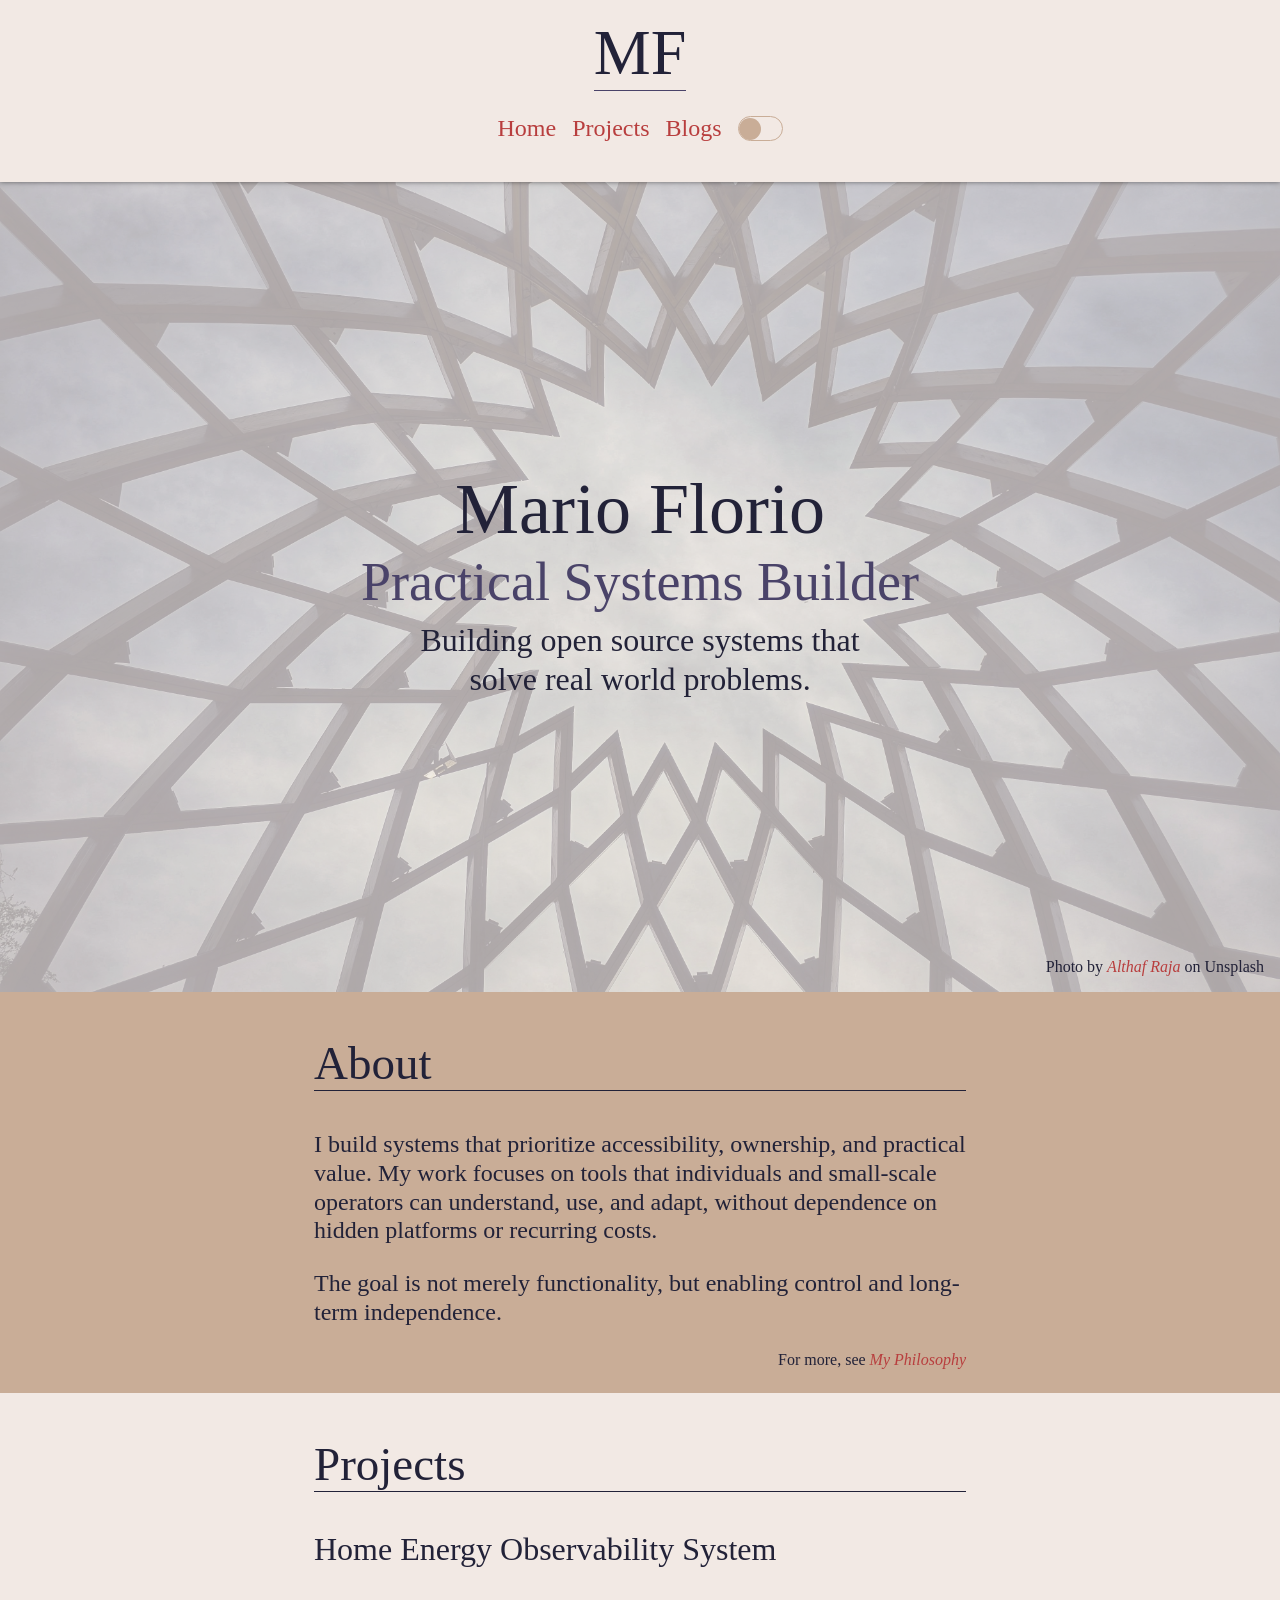
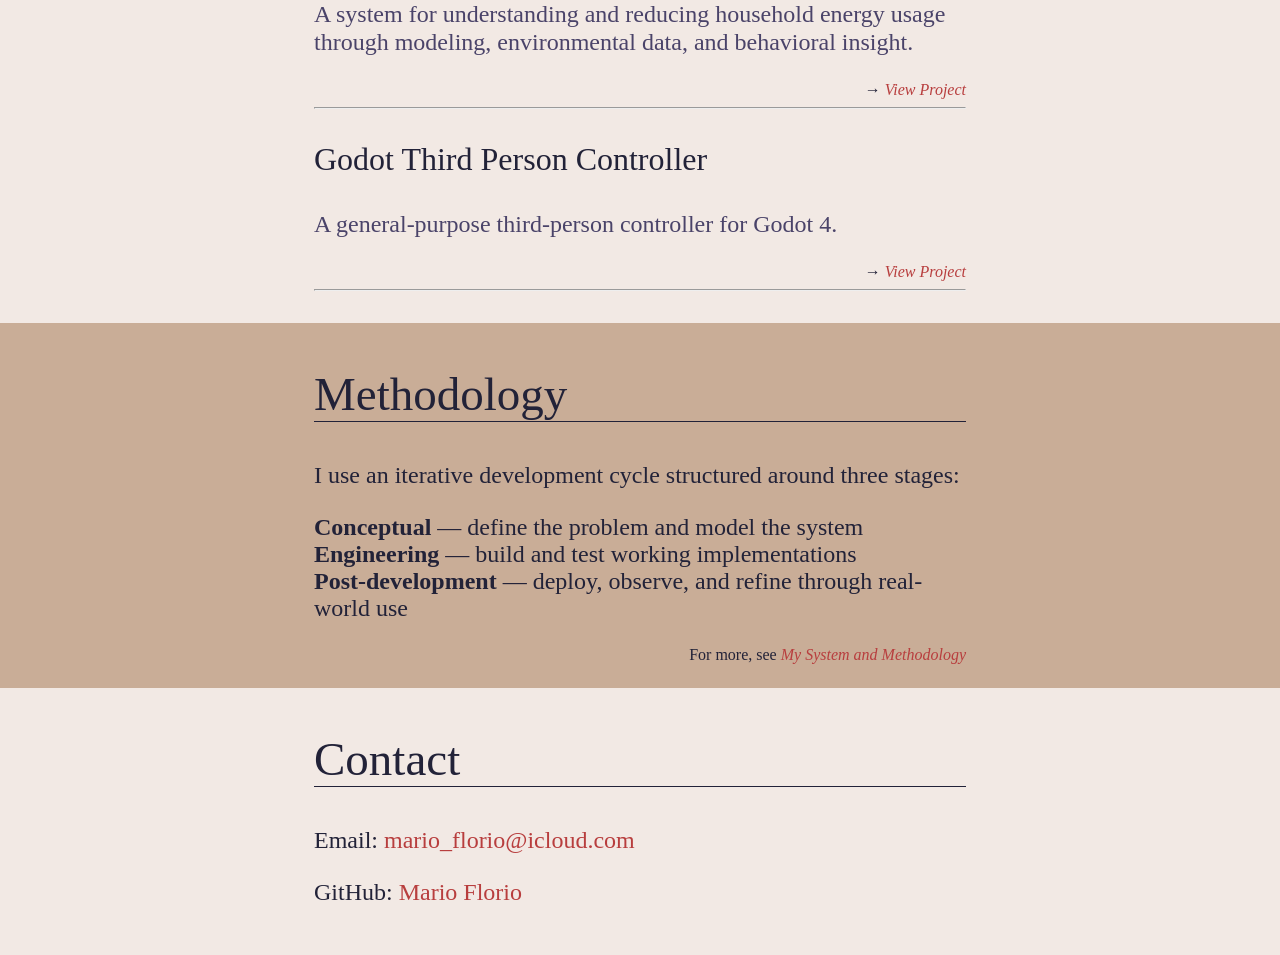
==== index.html @ b0b83e0a "Add dark mode" ====
<!DOCTYPE html>
<html lang="en">
<head>
    <meta charset="UTF-8">
    <meta name="viewport" content="width=device-width, initial-scale=1.0">
    <link rel="stylesheet" href="./stylesheets/styles.css">
    <link rel="stylesheet" href="./stylesheets/topbar.css">
    <link rel="stylesheet" href="./stylesheets/toggle-switch.css">
    <script src="./scripts/auto-hiding-topbar.js" defer></script>
    <script src="./scripts/dark-mode-switch.js" defer></script>
    <title>Mario Florio</title>
</head>
<body>
    <header class="topbar">
        <div id="logo">MF</div>
        <div class="flex-aligned-wrapper">
            <nav>
                <ul>
                    <li><a href="/">Home</a></li>
                    <li><a href="/pages/projects/">Projects</a></li>
                    <li><a href="/pages/blogs/">Blogs</a></li>
                </ul>
            </nav>
            <div class="toggle-switch">
                <label class="switch-label" id="dark-mode" name="dark-mode">
                    <input type="checkbox" class="checkbox" id="dark-mode" name="dark-mode">
                    <span class="slider" data-on="false"></span>
                </label>
            </div>
        </div>
    </header>
    <main>
        <header class="hero">
            <div class="mask">
                <h1>Mario Florio</h1>
                <h2>Practical Systems Builder</h2>
                <p>Building open source systems that solve real world problems.</p>
                <div class="span-wrapper" id="photo-credit">
                    <span>Photo by <a href="https://unsplash.com/@thafraj" target="_blank" rel="noopener noreferrer">Althaf Raja</a> on Unsplash</span>
                </div>
            </div>
        </header>
        <section class="about">
            <div class="section-wrapper">
                <h2 class="underline">About</h2>
                <p>
                    I build systems that prioritize accessibility, ownership, and practical value. My work focuses on tools that individuals and small-scale operators can understand, use, and adapt, without dependence on hidden platforms or recurring costs.
                </p>
                <p>The goal is not merely functionality, but enabling control and long-term independence.</p>
                <div class="span-wrapper">
                    <span>For more, see <a href="/pages/blogs/" target="_blank" rel="noopener noreferrer">My Philosophy</a></span>
                </div>
            </div>
        </section>
        <section class="projects">
            <div class="section-wrapper">
                <h2 class="underline">Projects</h2>
                <article class="project-card">
                    <h3>Home Energy Observability System</h3>
                    <p>A system for understanding and reducing household energy usage through modeling, environmental data, and behavioral insight.</p>
                    <div class="span-wrapper">
                        <span>→ <a href="/pages/projects/" target="_blank" rel="noopener noreferrer">View Project</a></span>
                    </div>
                    <hr>
                </article>
                <article class="project-card">
                    <h3>Godot Third Person Controller</h3>
                    <p>A general-purpose third-person controller for Godot 4.</p>
                    <div class="span-wrapper">
                        <span>→ <a href="https://github.com/Mario-Florio/godot-third-person-controller/tree/dev" target="_blank" rel="noopener noreferrer">View Project</a></span>
                    </div>
                    <hr>
                </article>
            </div>
        </section>
        <section class="methodology">
            <div class="section-wrapper">
                <h2 class="underline">Methodology</h2>
                <p>I use an iterative development cycle structured around three stages:</p>
                <ul>
                    <li><span class="bold">Conceptual</span> — define the problem and model the system</li>
                    <li><span class="bold">Engineering</span> — build and test working implementations</li>
                    <li><span class="bold">Post-development</span> — deploy, observe, and refine through real-world use</li>
                </ul>
                <div class="span-wrapper">
                    <span>For more, see <a href="/pages/blogs/" target="_blank" rel="noopener noreferrer">My System and Methodology</a></span>
                </div>
            </div>
        </section>
    </main>
    <footer>
        <section class="contact">
            <div class="section-wrapper">
                <h2 class="underline">Contact</h2>
                <p>Email: <a href="mailto:mario_florio@icloud.com">mario_florio@icloud.com</a></p>
                <p>GitHub: <a href="https://github.com/Mario-Florio" target="_blank" rel="noopener noreferrer">Mario Florio</a></p>
            </div>
        </section>
    </footer>
</body>
</html>
---- stylesheets/styles.css ----
:root {

    --theme: default;

    /* Default */
    --primary-default-bg-color: #F2E9E4;
    --secondary-default-bg-color: #C9AD97;
    --primary-default-fg-color: #222238;
    --secondary-default-fg-color: #4A4369;
    --default-target-color: #B83E3E;

    /* Dark */
    --primary-dark-bg-color: #222831;
    --secondary-dark-bg-color: #393E46;
    --primary-dark-fg-color: #c4c4c4;
    --secondary-dark-fg-color: #8C8C8C;
    --dark-target-color: #B83E3E;

    --primary-bg-color: var(--primary-default-bg-color);
    --secondary-bg-color: var(--secondary-default-bg-color);
    --primary-fg-color: var(--primary-default-fg-color);
    --secondary-fg-color: var(--secondary-default-fg-color);
    --target-color: var(--default-target-color);
}

* {
    box-sizing: border-box;

    color: var(--primary-fg-color);

    font-family: 'Times New Roman', Times, serif;
    font-weight: 400;
}

/* Tags */
body {
    margin: 0px;

    background-color: var(--primary-bg-color);
}

ul {
    /* margin: 0; */
    padding: 0;
}

li {
    list-style: none;
}

h1 {
    margin-top: 0;
    padding-top: 21.44px;
}

h2 {
    font-size: 30px;

    margin-top: 0;
    padding-top: 19.92px;
}

p {
    line-height: 120%;
    letter-spacing: 2%;
}

a {
    color: var(--target-color);
    text-decoration: none;
}

/* Components */
.underline {
    border-bottom: 1px solid var(--primary-fg-color);
}

.bold {
    font-weight: 600;
}

.flex-aligned-wrapper {
    display: flex;
    justify-content: center;
    align-items: center;
    gap: 1rem;
}

.section-wrapper {
    max-width: 700px;
    margin-left: auto;
    margin-right: auto;
    padding: 1.5rem;
}

.span-wrapper {
    display: flex;
    justify-content: flex-end;

    font-size: 12px;
}

.span-wrapper>span>a {
    font-style: italic;

}

/* Sections */

/* Hero */
.hero {
    position: relative;

    background-image: url("../images/hero-pic.althaf-raja.jpg");
    background-repeat: no-repeat;
    background-position: 57% 50%;
    background-size: cover;

    height: 90dvh;

    overflow: hidden;
}

.hero>.mask {
    display: flex;
    flex-direction: column;
    justify-content: center;
    align-items: center;

    text-align: center;

    background-color: rgb(from var(--primary-bg-color) r g b / 0.7);
    height: 100%;

    padding: 1rem;
}

.hero>.mask>h1 {
    font-size: 45px;

    margin: 0;
    padding: 0;
}

.hero>.mask>h2 {
    font-size: 30px;
    color: var(--secondary-fg-color);

    margin: 0;
    padding: 0;
}

.hero>.mask>p {
    font-size: 16px;

    margin: 8px;
    width: 264px;
}

.hero>.mask>#photo-credit {
    position: absolute;
    bottom: 1rem;
    right: 1rem;
}

/* About */
.about {
    background-color: var(--secondary-bg-color);
}

/* Projects */
.projects {
    background-color: var(--primary-bg-color);
}

.project-card>.project-header {
    display: flex;
    justify-content: space-between;
    align-items: center;
}

.project-card>.project-header>span {
    color: var(--secondary-fg-color);
}

.project-card>p {
    color: var(--secondary-fg-color)
}

/* Methodology */
.methodology {
    background-color: var(--secondary-bg-color);
}

/* Contact */
.contact {
    background-color: var(--primary-bg-color);
}

@media screen and (min-width: 800px) {
    .hero>.mask>h1 {
        font-size: 72px;
    }

    .hero>.mask>h2 {
        font-size: 54px;
    }

    .hero>.mask>p {
        font-size: 32px;
        width: 500px;
    }

    h2 {
        font-size: 47px;
    }

    h3 {
        font-size: 32px;
    }

    p {
        font-size: 24px;
    }

    ul {
        font-size: 24px;
    }

    .span-wrapper {
        font-size: 16px;
    }
}
---- stylesheets/topbar.css ----
.topbar {

    --topbar-height: 89px; 

    position: sticky;
    top: 0px;

    display: flex;
    justify-content: space-between;
    align-items: center;

    background-color: var(--primary-bg-color);
    padding: 1rem;

    box-shadow: rgba(0, 0, 0, 0.5) 0 0 5px;
    transition: all 0.2s ease;
    isolation: isolate;
    z-index: 1;
}

.topbar.hide {
    top: calc(0px - var(--topbar-height));
    transition: all 0.2s ease;
}

.topbar>#logo {
    font-size: 45px;
}

.topbar nav>ul {
    display: flex;
    justify-content: center;
    align-items: center;
    gap: 1rem;
}

@media screen and (min-width: 800px) {
    
    .topbar {

        --topbar-height: 182px;

        flex-direction: column;
    }

    .topbar>#logo {
        font-size: 64px;
        border-bottom: 1px solid var(--secondary-fg-color);
    }

}
---- stylesheets/toggle-switch.css ----
.toggle-switch {
    position: relative;

    height: 25px;
    width: 45px;

    border: 1px solid var(--secondary-bg-color);
    border-radius: 25px;

    overflow: hidden;
}

.toggle-switch .switch-label {
    display: flex;
    justify-content: center;
    align-items: center;

    height: 100%;
    width: 100%;

    overflow: hidden;
}

.toggle-switch .checkbox {
    display: none;
    cursor: none;
}

.toggle-switch .slider {
    position: absolute;
    top: 0.5px;
    bottom: 0px;

    background-color: var(--secondary-bg-color);
    height: 22px;
    width: 22px;

    border-radius: 25px;

    transition-duration: 0.2s;
    cursor: pointer;
}

.toggle-switch .slider[data-on="false"] {
    left: 0.5px;
}

.toggle-switch .slider[data-on="true"] {
    left: 20.5px;
}
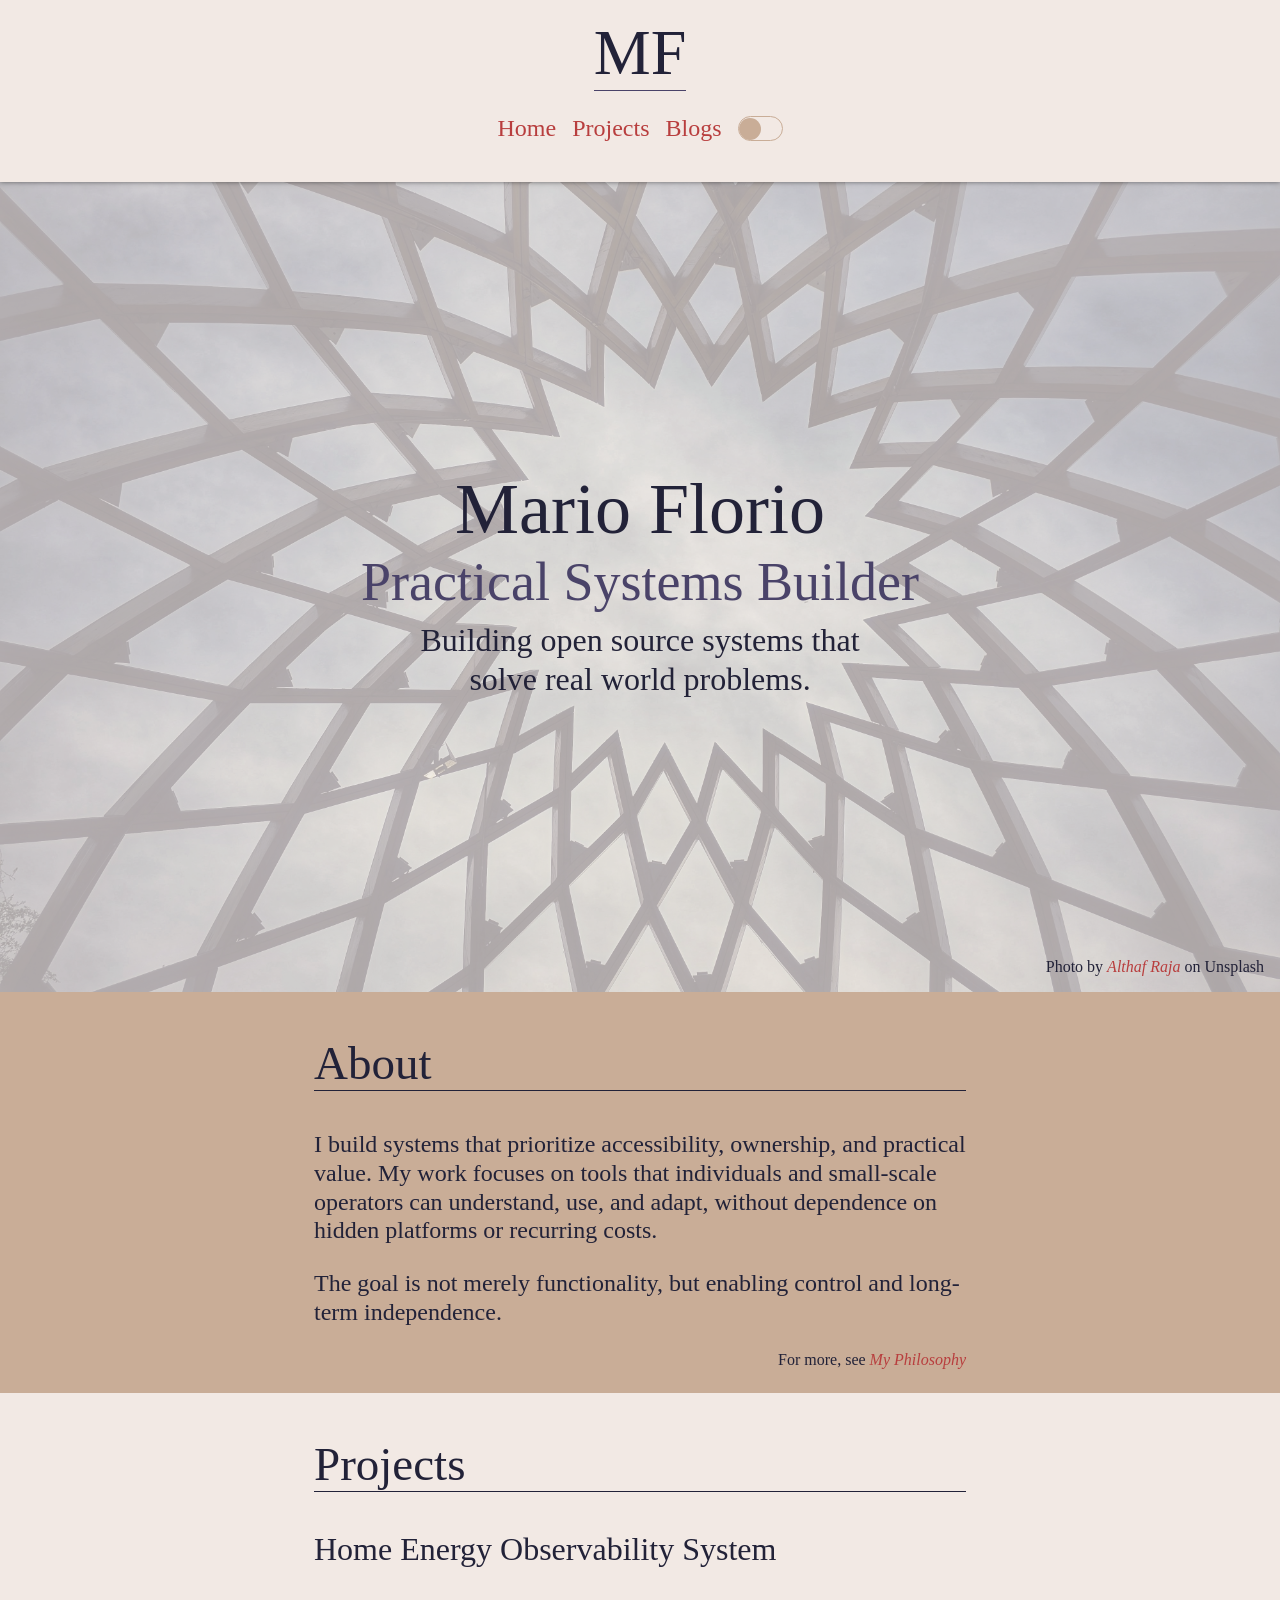
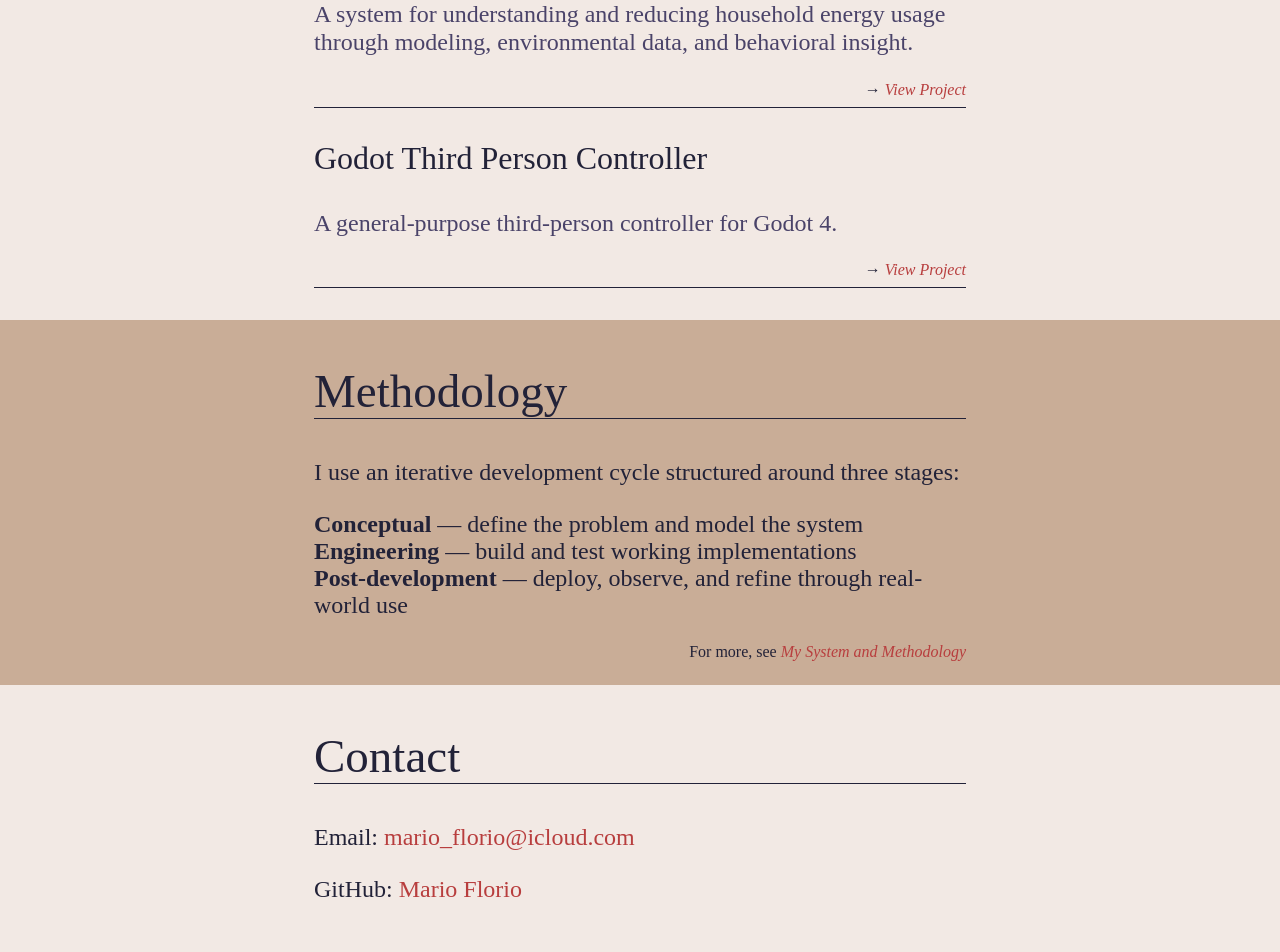
==== commit 623d3394: "Replace use of bold class with styled strong tag" ====
--- a/index.html
+++ b/index.html
@@ -6,8 +6,10 @@
     <link rel="stylesheet" href="./stylesheets/styles.css">
     <link rel="stylesheet" href="./stylesheets/topbar.css">
     <link rel="stylesheet" href="./stylesheets/toggle-switch.css">
+    <script type="module" src="./scripts/local-storage.js"></script>
+    <script type="module" src="./scripts/theme-handler.js"></script>
+    <script type="module" src="./scripts/dark-mode-switch.js"></script>
     <script src="./scripts/auto-hiding-topbar.js" defer></script>
-    <script src="./scripts/dark-mode-switch.js" defer></script>
     <title>Mario Florio</title>
 </head>
 <body>
@@ -78,9 +80,9 @@
                 <h2 class="underline">Methodology</h2>
                 <p>I use an iterative development cycle structured around three stages:</p>
                 <ul>
-                    <li><span class="bold">Conceptual</span> — define the problem and model the system</li>
-                    <li><span class="bold">Engineering</span> — build and test working implementations</li>
-                    <li><span class="bold">Post-development</span> — deploy, observe, and refine through real-world use</li>
+                    <li><strong>Conceptual</strong> — define the problem and model the system</li>
+                    <li><strong>Engineering</strong> — build and test working implementations</li>
+                    <li><strong>Post-development</strong> — deploy, observe, and refine through real-world use</li>
                 </ul>
                 <div class="span-wrapper">
                     <span>For more, see <a href="/pages/blogs/" target="_blank" rel="noopener noreferrer">My System and Methodology</a></span>
--- a/stylesheets/styles.css
+++ b/stylesheets/styles.css
@@ -71,13 +71,19 @@
     text-decoration: none;
 }
 
+strong {
+    font-weight: 600;
+}
+
+hr {
+    border: none;
+    height: 0.5px;
+    background-color: var(--primary-fg-color);
+}
+
 /* Components */
 .underline {
     border-bottom: 1px solid var(--primary-fg-color);
-}
-
-.bold {
-    font-weight: 600;
 }
 
 .flex-aligned-wrapper {
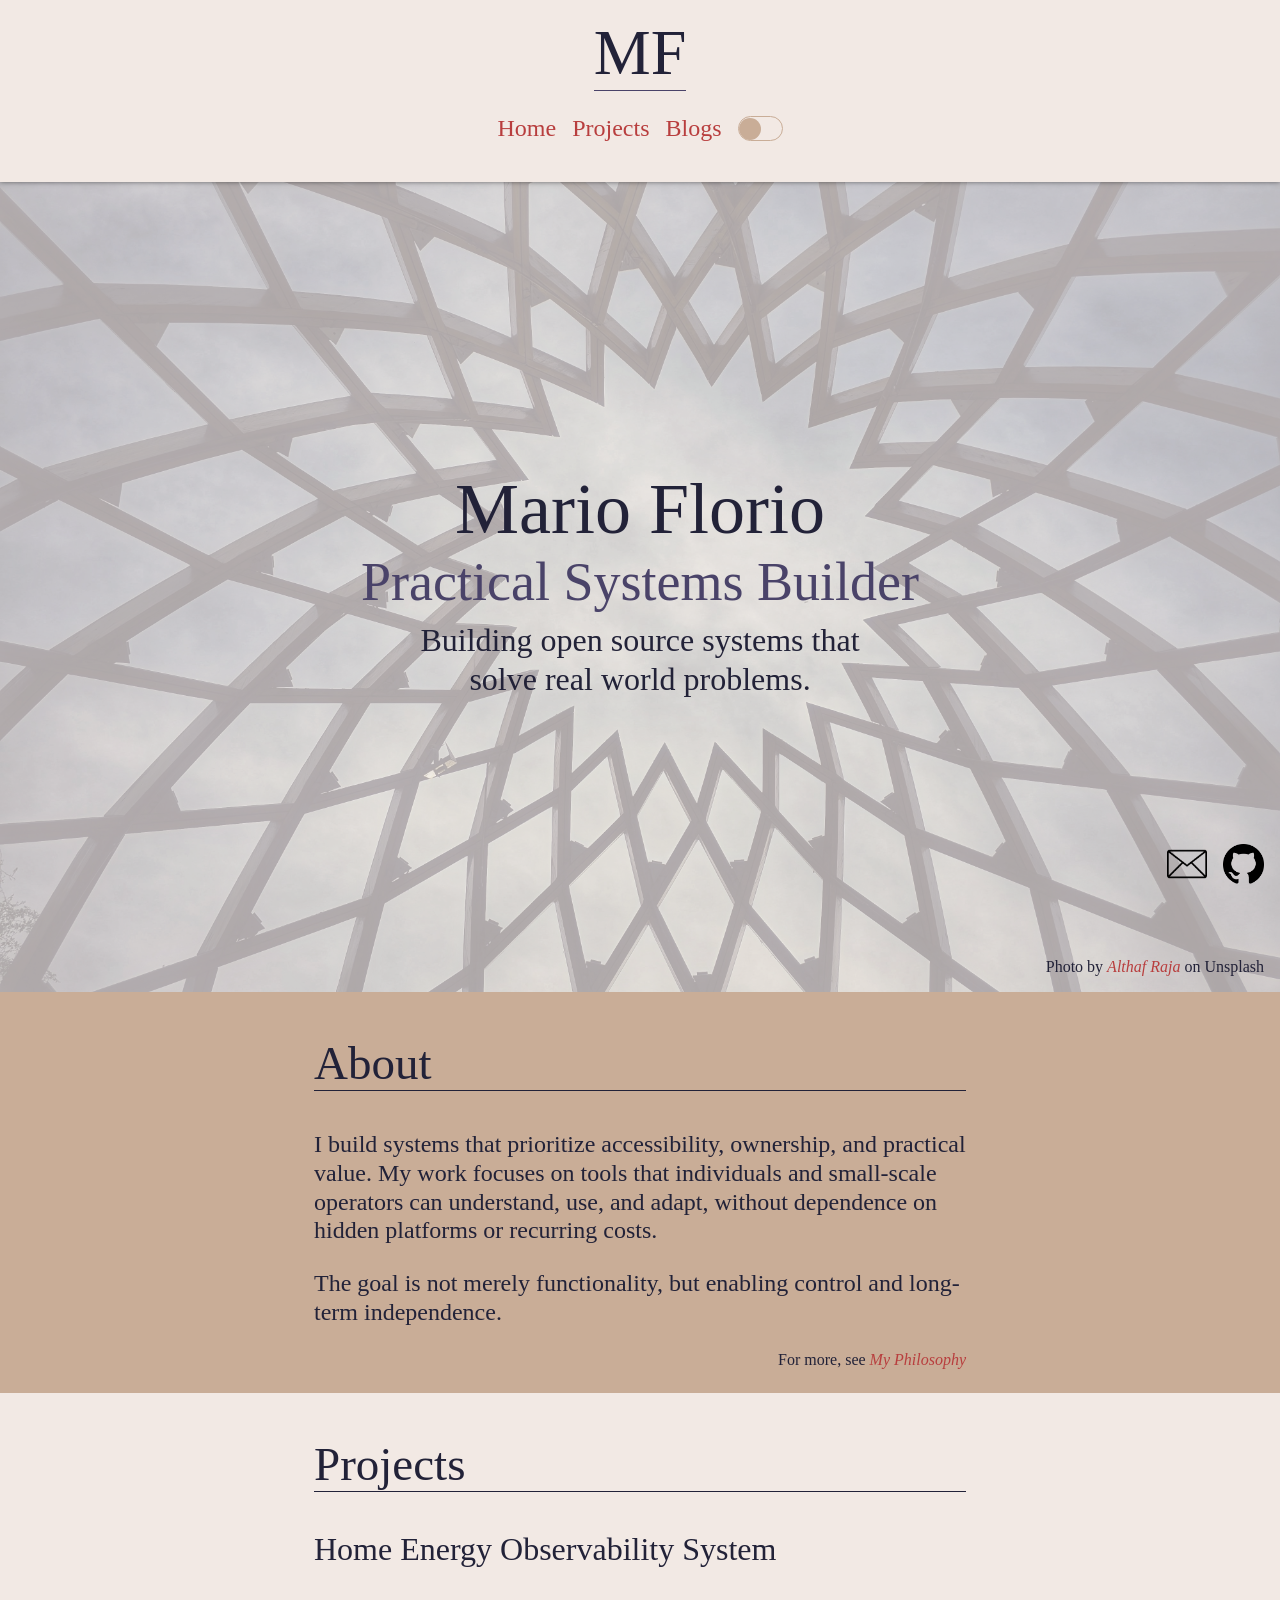
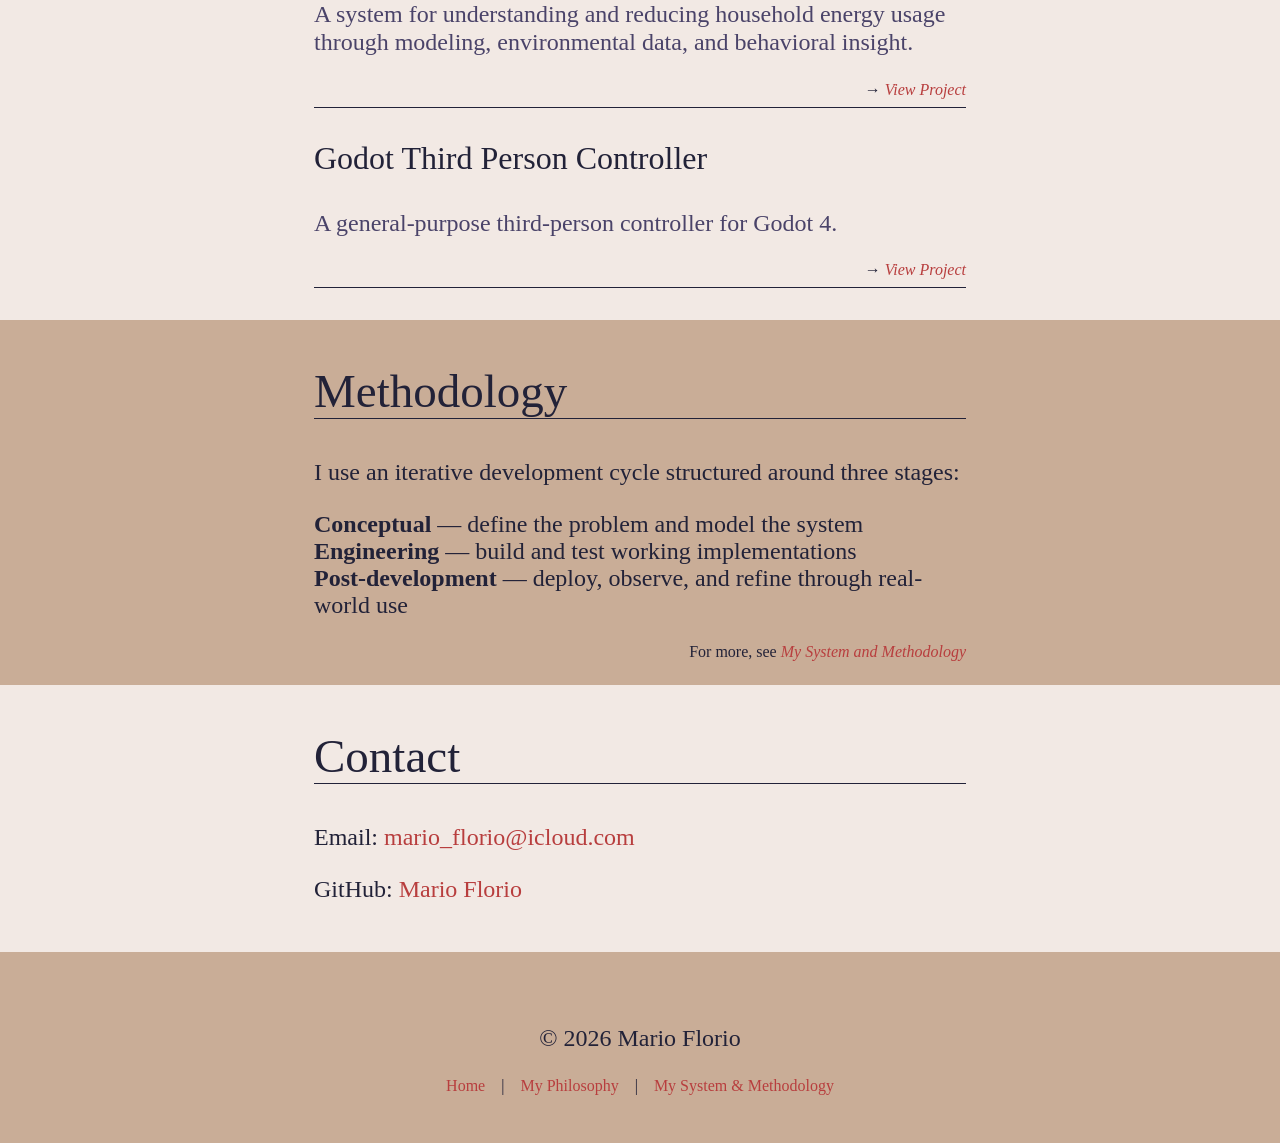
==== commit 69c63d8a: "Add dedicated footer" ====
--- a/index.html
+++ b/index.html
@@ -89,8 +89,6 @@
                 </div>
             </div>
         </section>
-    </main>
-    <footer>
         <section class="contact">
             <div class="section-wrapper">
                 <h2 class="underline">Contact</h2>
@@ -98,6 +96,26 @@
                 <p>GitHub: <a href="https://github.com/Mario-Florio" target="_blank" rel="noopener noreferrer">Mario Florio</a></p>
             </div>
         </section>
+    </main>
+    <footer>
+        <section style="display: flex; justify-content: center; align-items: center; flex-direction: column;">
+            <p>© 2026 Mario Florio</p>
+            <div class="flex-aligned-wrapper">
+                <a href="../../">Home</a>
+                <span>|</span>
+                <a href="./pages/blogs/">My Philosophy</a>
+                <span>|</span>
+                <a href="./pages/blogs/">My System & Methodology</a>
+            </div>
+            <div class="contacts flex-aligned-wrapper" style="margin-top: 1rem;">
+                <a class="contacts-icon-wrapper" href="mailto:mario-florio@icloud.com">
+                    <img src="./images/email.png">
+                </a>
+                <a class="contacts-icon-wrapper" href="https://github.com/mario-florio" target="_blank" rel="noopener noreferrer">
+                    <img src="./images/github.png">
+                </a>
+            </div>
+        </section>
     </footer>
 </body>
 </html>
--- a/stylesheets/styles.css
+++ b/stylesheets/styles.css
@@ -35,13 +35,26 @@
 
 /* Tags */
 body {
+    display: flex;
+    flex-direction: column;
+
+    background-color: var(--primary-bg-color);
     margin: 0px;
-
-    background-color: var(--primary-bg-color);
+    padding: 0px;
+    min-height: 100dvh;
+}
+
+body>main {
+    flex: 1;
+}
+
+body>footer {
+    background-color: var(--secondary-bg-color);
+    margin-top: auto;
+    padding: 3rem;
 }
 
 ul {
-    /* margin: 0; */
     padding: 0;
 }
 
@@ -90,6 +103,7 @@
     display: flex;
     justify-content: center;
     align-items: center;
+    flex-wrap: wrap;
     gap: 1rem;
 }
 
@@ -109,7 +123,17 @@
 
 .span-wrapper>span>a {
     font-style: italic;
-
+}
+
+.contacts-icon-wrapper {
+    height: 40px;
+    width: auto;
+
+    overflow: hidden;
+}
+
+.contacts-icon-wrapper>img {
+    height: 100%;
 }
 
 /* Sections */
@@ -237,4 +261,15 @@
     .span-wrapper {
         font-size: 16px;
     }
-}
+
+}
+
+@media screen and (min-width: 900px) {
+
+    .contacts {
+        position: fixed;
+        bottom: 1rem;
+        right: 1rem;
+    }
+
+}
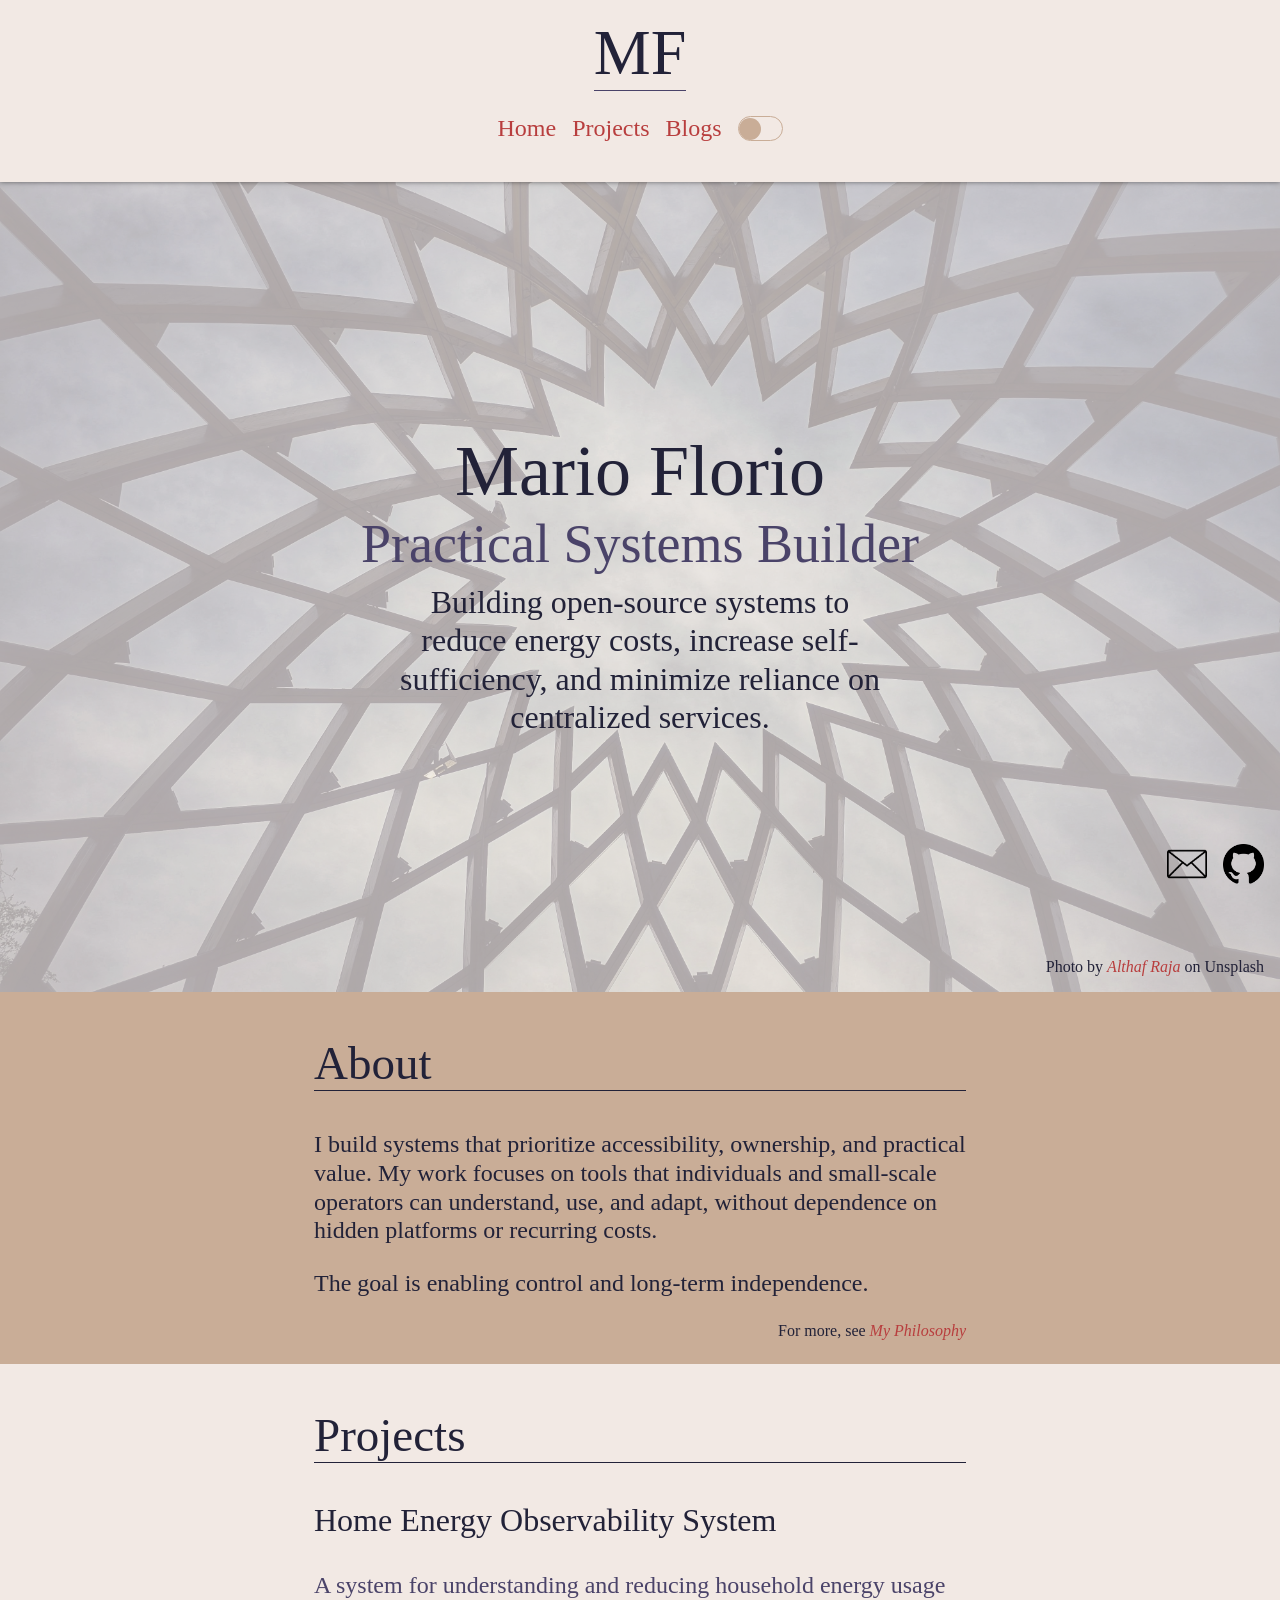
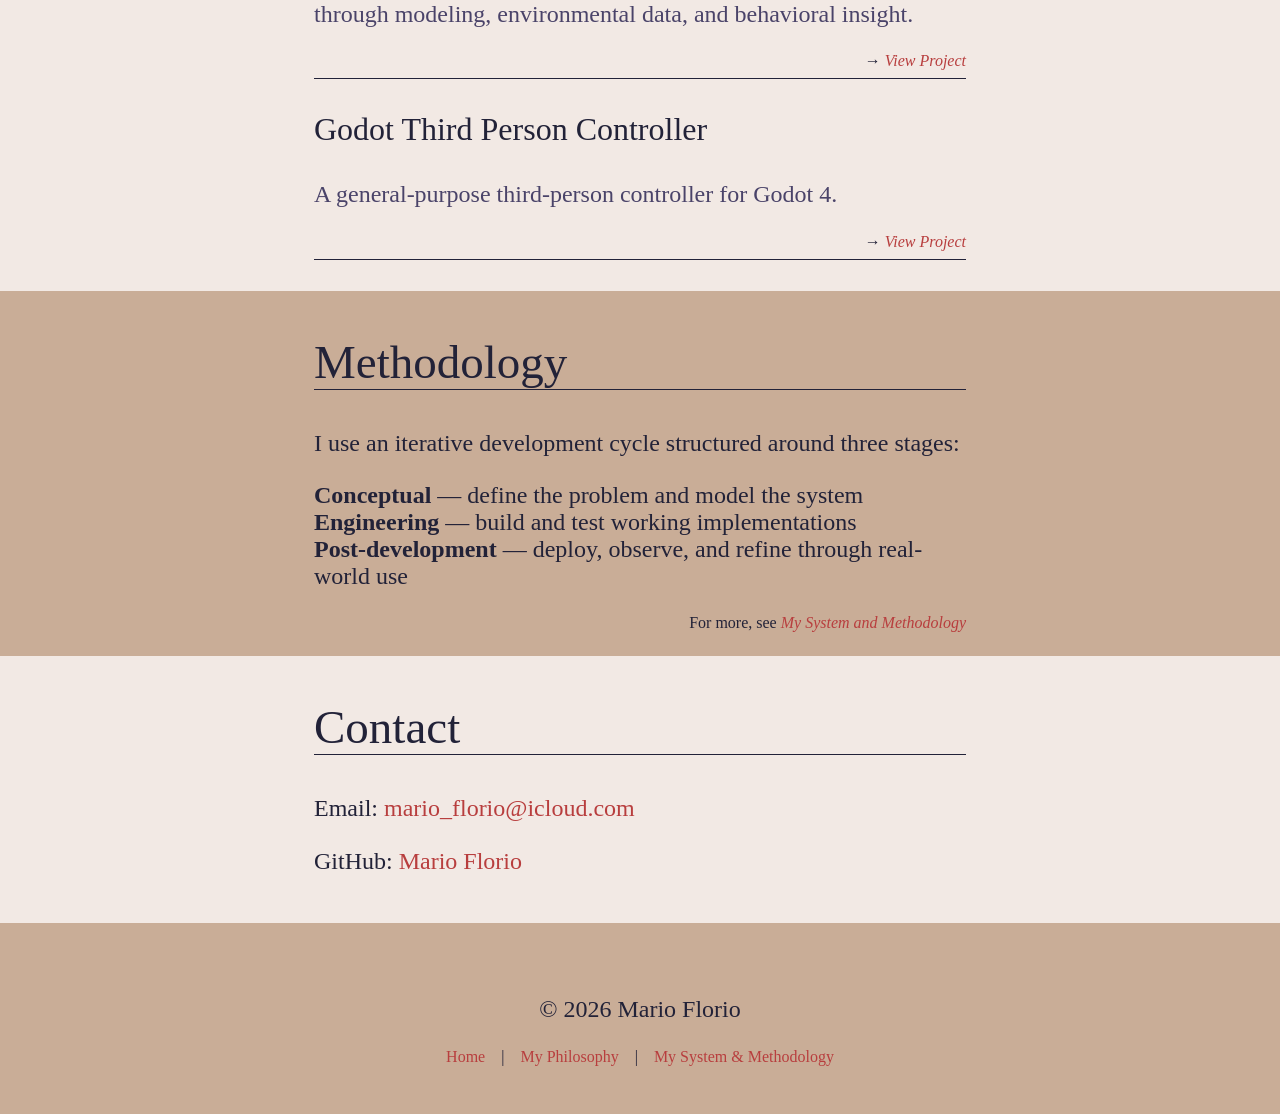
==== commit bd788888: "Refactor wording" ====
--- a/index.html
+++ b/index.html
@@ -36,7 +36,7 @@
             <div class="mask">
                 <h1>Mario Florio</h1>
                 <h2>Practical Systems Builder</h2>
-                <p>Building open source systems that solve real world problems.</p>
+                <p>Building open-source systems to reduce energy costs, increase self-sufficiency, and minimize reliance on centralized services.</p>
                 <div class="span-wrapper" id="photo-credit">
                     <span>Photo by <a href="https://unsplash.com/@thafraj" target="_blank" rel="noopener noreferrer">Althaf Raja</a> on Unsplash</span>
                 </div>
@@ -48,24 +48,24 @@
                 <p>
                     I build systems that prioritize accessibility, ownership, and practical value. My work focuses on tools that individuals and small-scale operators can understand, use, and adapt, without dependence on hidden platforms or recurring costs.
                 </p>
-                <p>The goal is not merely functionality, but enabling control and long-term independence.</p>
+                <p>The goal is enabling control and long-term independence.</p>
                 <div class="span-wrapper">
-                    <span>For more, see <a href="/pages/blogs/" target="_blank" rel="noopener noreferrer">My Philosophy</a></span>
+                    <span>For more, see <a href="/pages/blogs/my-philosophy.html">My Philosophy</a></span>
                 </div>
             </div>
         </section>
         <section class="projects">
             <div class="section-wrapper">
                 <h2 class="underline">Projects</h2>
-                <article class="project-card">
+                <article class="description-card">
                     <h3>Home Energy Observability System</h3>
                     <p>A system for understanding and reducing household energy usage through modeling, environmental data, and behavioral insight.</p>
                     <div class="span-wrapper">
-                        <span>→ <a href="/pages/projects/" target="_blank" rel="noopener noreferrer">View Project</a></span>
+                        <span>→ <a href="/pages/projects/home-energy-observability-system.html">View Project</a></span>
                     </div>
                     <hr>
                 </article>
-                <article class="project-card">
+                <article class="description-card">
                     <h3>Godot Third Person Controller</h3>
                     <p>A general-purpose third-person controller for Godot 4.</p>
                     <div class="span-wrapper">
@@ -85,7 +85,7 @@
                     <li><strong>Post-development</strong> — deploy, observe, and refine through real-world use</li>
                 </ul>
                 <div class="span-wrapper">
-                    <span>For more, see <a href="/pages/blogs/" target="_blank" rel="noopener noreferrer">My System and Methodology</a></span>
+                    <span>For more, see <a href="/pages/blogs/my-system-and-methodology.html">My System and Methodology</a></span>
                 </div>
             </div>
         </section>
@@ -103,9 +103,9 @@
             <div class="flex-aligned-wrapper">
                 <a href="../../">Home</a>
                 <span>|</span>
-                <a href="./pages/blogs/">My Philosophy</a>
+                <a href="./pages/blogs/my-philosophy.html">My Philosophy</a>
                 <span>|</span>
-                <a href="./pages/blogs/">My System & Methodology</a>
+                <a href="./pages/blogs/my-systems-and-methodology.html">My System & Methodology</a>
             </div>
             <div class="contacts flex-aligned-wrapper" style="margin-top: 1rem;">
                 <a class="contacts-icon-wrapper" href="mailto:mario-florio@icloud.com">
--- a/stylesheets/styles.css
+++ b/stylesheets/styles.css
@@ -136,6 +136,14 @@
     height: 100%;
 }
 
+.zero-top-padding {
+    padding-top: 0;
+}
+
+.zero-bottom-padding {
+    padding-bottom: 0;
+}
+
 /* Sections */
 
 /* Hero */
@@ -204,17 +212,7 @@
     background-color: var(--primary-bg-color);
 }
 
-.project-card>.project-header {
-    display: flex;
-    justify-content: space-between;
-    align-items: center;
-}
-
-.project-card>.project-header>span {
-    color: var(--secondary-fg-color);
-}
-
-.project-card>p {
+.description-card>p {
     color: var(--secondary-fg-color)
 }
 
@@ -242,12 +240,20 @@
         width: 500px;
     }
 
+    h1 {
+        font-size: 60px;
+    }
+
     h2 {
         font-size: 47px;
     }
 
     h3 {
         font-size: 32px;
+    }
+
+    h4 {
+        font-size: 28px;
     }
 
     p {
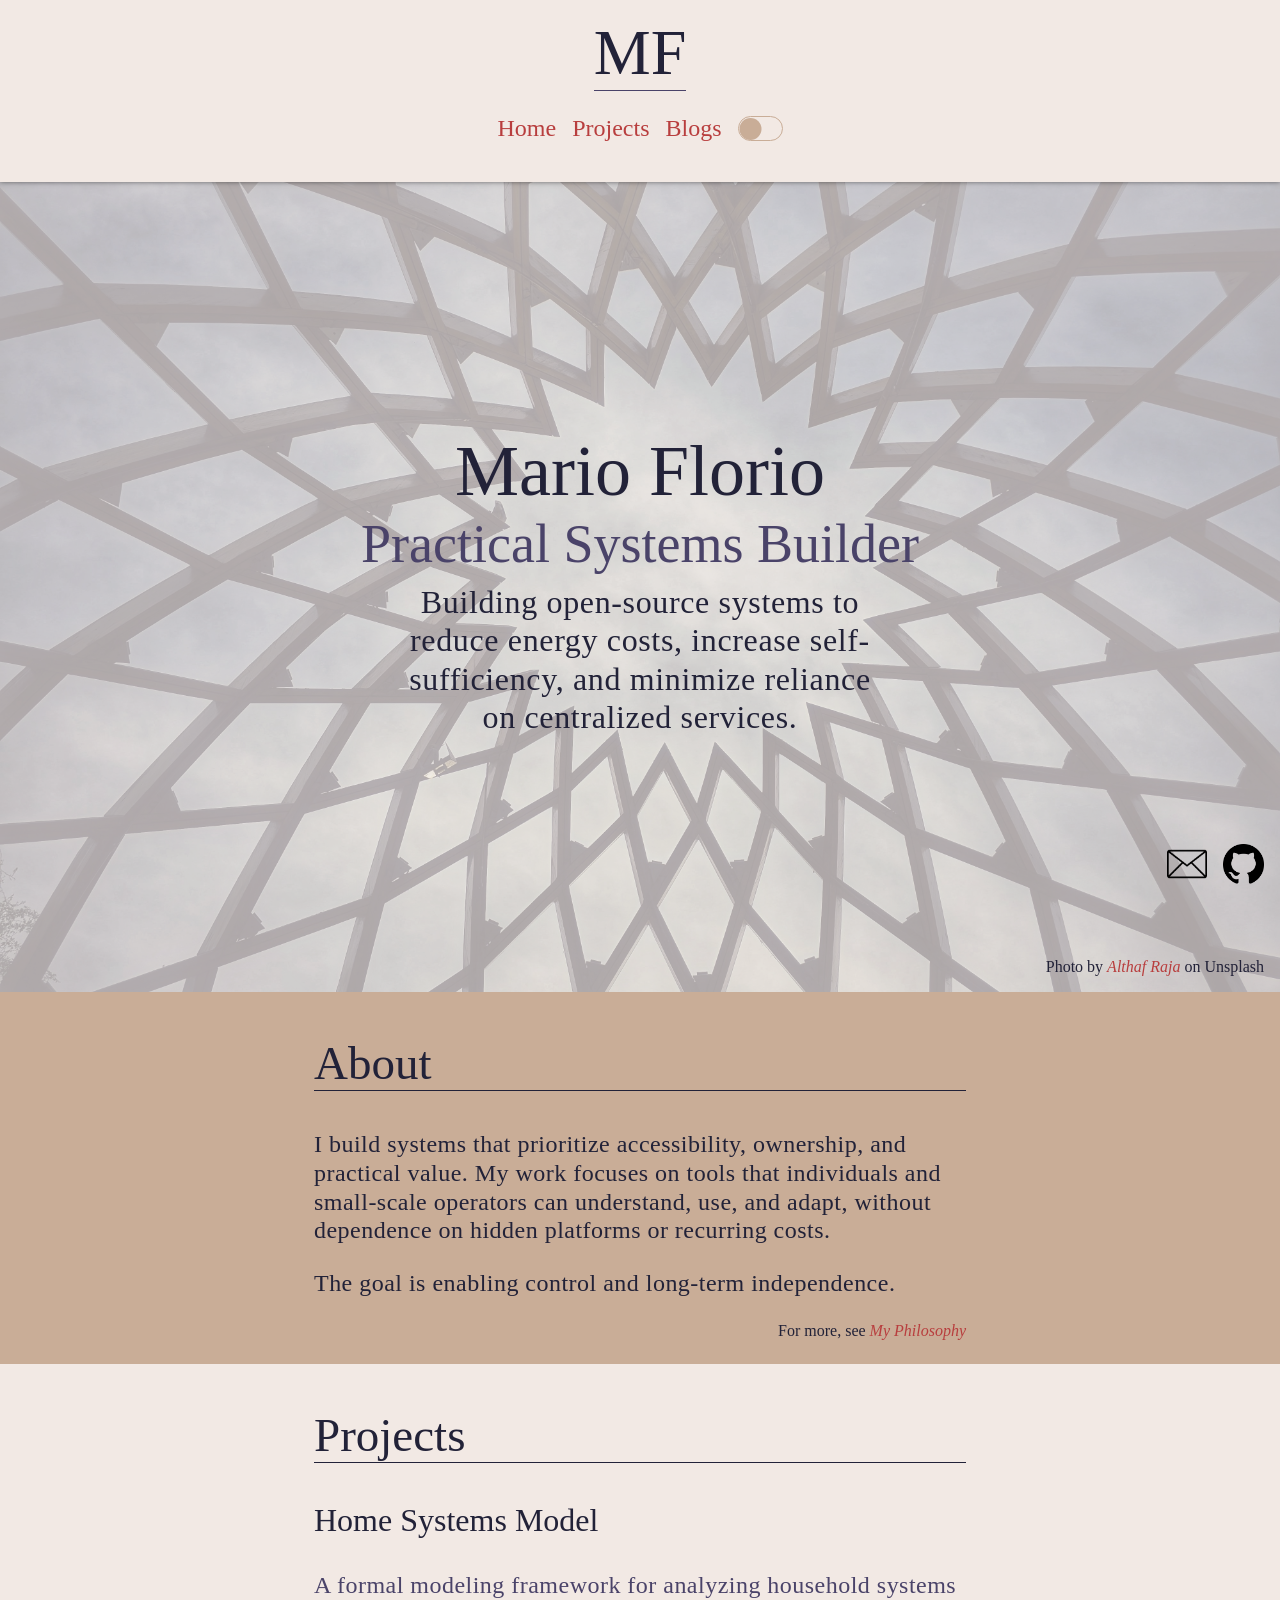
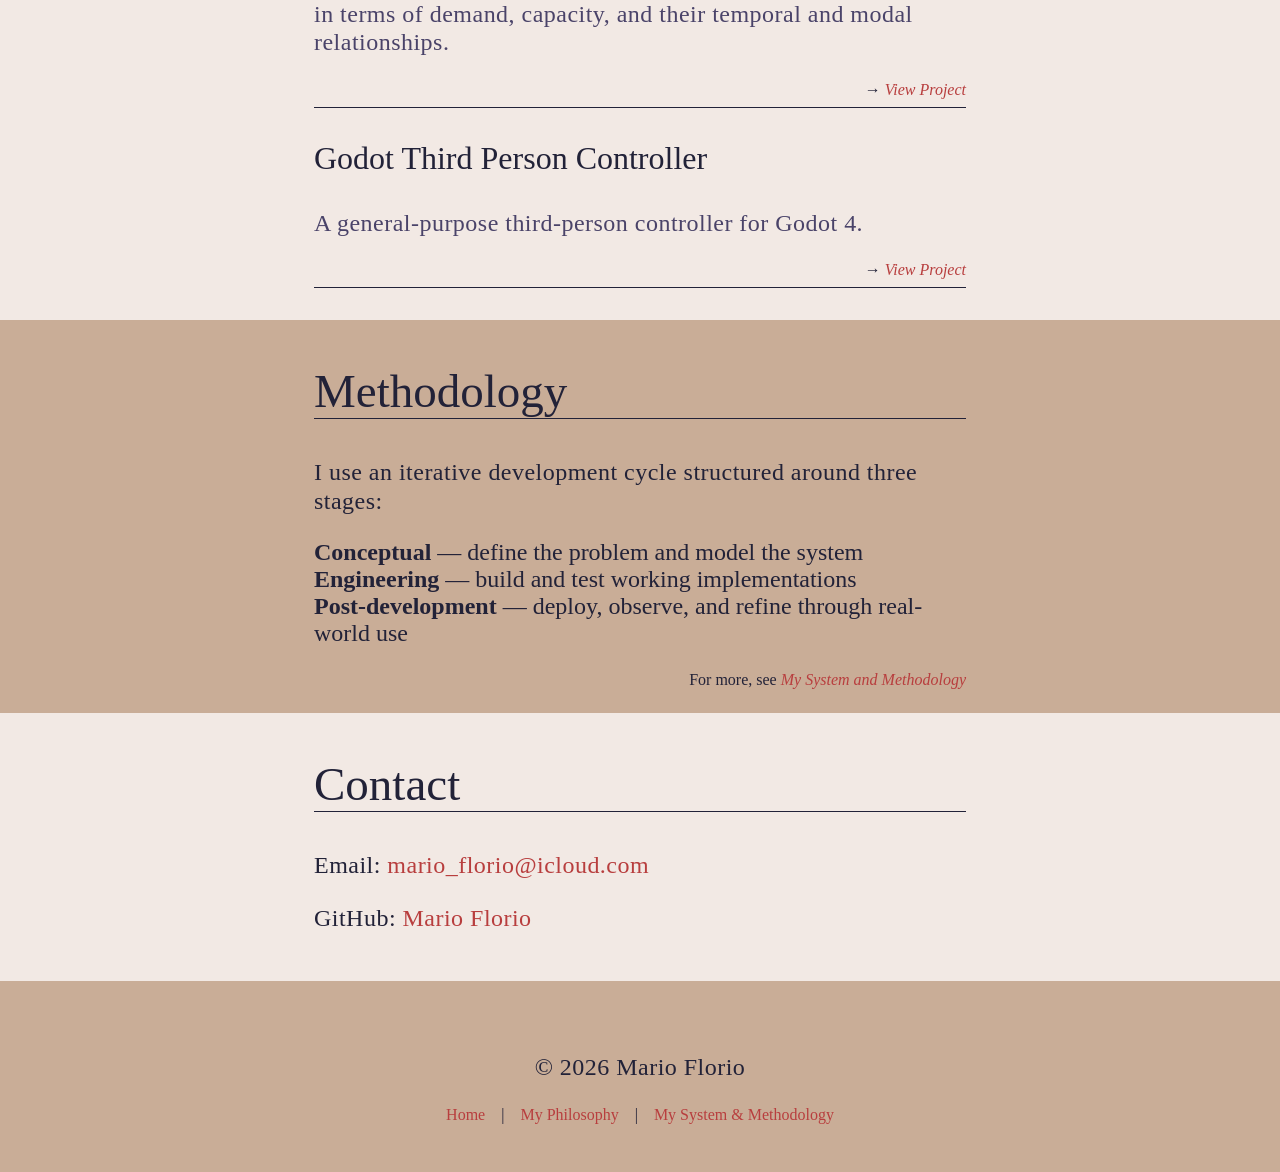
==== commit 04ceb7a9: "Add new project entry Project: Home Systems Model" ====
--- a/index.html
+++ b/index.html
@@ -58,10 +58,10 @@
             <div class="section-wrapper">
                 <h2 class="underline">Projects</h2>
                 <article class="description-card">
-                    <h3>Home Energy Observability System</h3>
-                    <p>A system for understanding and reducing household energy usage through modeling, environmental data, and behavioral insight.</p>
+                    <h3>Home Systems Model</h3>
+                    <p>A formal modeling framework for analyzing household systems in terms of demand, capacity, and their temporal and modal relationships.</p>
                     <div class="span-wrapper">
-                        <span>→ <a href="/pages/projects/home-energy-observability-system.html">View Project</a></span>
+                        <span>→ <a href="/pages/projects/home-systems-model.html">View Project</a></span>
                     </div>
                     <hr>
                 </article>
--- a/stylesheets/styles.css
+++ b/stylesheets/styles.css
@@ -27,20 +27,25 @@
 * {
     box-sizing: border-box;
 
-    color: var(--primary-fg-color);
-
     font-family: 'Times New Roman', Times, serif;
     font-weight: 400;
 }
 
 /* Tags */
+html, body {
+    margin: 0;
+    padding: 0;
+}
+
 body {
     display: flex;
     flex-direction: column;
 
+    color: var(--primary-fg-color);
     background-color: var(--primary-bg-color);
     margin: 0px;
     padding: 0px;
+    min-height: 100vh;
     min-height: 100dvh;
 }
 
@@ -76,12 +81,18 @@
 
 p {
     line-height: 120%;
-    letter-spacing: 2%;
+    letter-spacing: 0.02em;
 }
 
 a {
     color: var(--target-color);
     text-decoration: none;
+}
+
+img {
+    max-width: 100%;
+    height: auto;
+    display: block;
 }
 
 strong {
@@ -126,8 +137,11 @@
 }
 
 .contacts-icon-wrapper {
+    display: block;
+
     height: 40px;
     width: auto;
+    max-width: 100%;
 
     overflow: hidden;
 }
@@ -155,6 +169,7 @@
     background-position: 57% 50%;
     background-size: cover;
 
+    height: 90vh;
     height: 90dvh;
 
     overflow: hidden;
@@ -226,7 +241,7 @@
     background-color: var(--primary-bg-color);
 }
 
-@media screen and (min-width: 800px) {
+@media (min-width: 800px) {
     .hero>.mask>h1 {
         font-size: 72px;
     }
@@ -270,7 +285,7 @@
 
 }
 
-@media screen and (min-width: 900px) {
+@media (min-width: 900px) {
 
     .contacts {
         position: fixed;
--- a/stylesheets/topbar.css
+++ b/stylesheets/topbar.css
@@ -35,7 +35,7 @@
     gap: 1rem;
 }
 
-@media screen and (min-width: 800px) {
+@media (min-width: 800px) {
     
     .topbar {
 
--- a/stylesheets/toggle-switch.css
+++ b/stylesheets/toggle-switch.css
@@ -1,5 +1,8 @@
 .toggle-switch {
     position: relative;
+
+    display: flex;
+    align-items: center;
 
     height: 25px;
     width: 45px;
@@ -22,14 +25,14 @@
 }
 
 .toggle-switch .checkbox {
-    display: none;
-    cursor: none;
+    position: absolute;
+    opacity: 0;
+    pointer-events: none;
 }
 
 .toggle-switch .slider {
     position: absolute;
-    top: 0.5px;
-    bottom: 0px;
+    top: 50%;
 
     background-color: var(--secondary-bg-color);
     height: 22px;
@@ -37,14 +40,18 @@
 
     border-radius: 25px;
 
-    transition-duration: 0.2s;
+    transform: translate(0.5px, -50%);
     cursor: pointer;
 }
 
 .toggle-switch .slider[data-on="false"] {
-    left: 0.5px;
+    left: 0;
+    
+    transform: translate(0.5px, -50%);
+    transition: transform 0.2s ease;
 }
 
 .toggle-switch .slider[data-on="true"] {
-    left: 20.5px;
+    transform: translate(10px, -50%);
+    transition: transform 0.2s ease;
 }
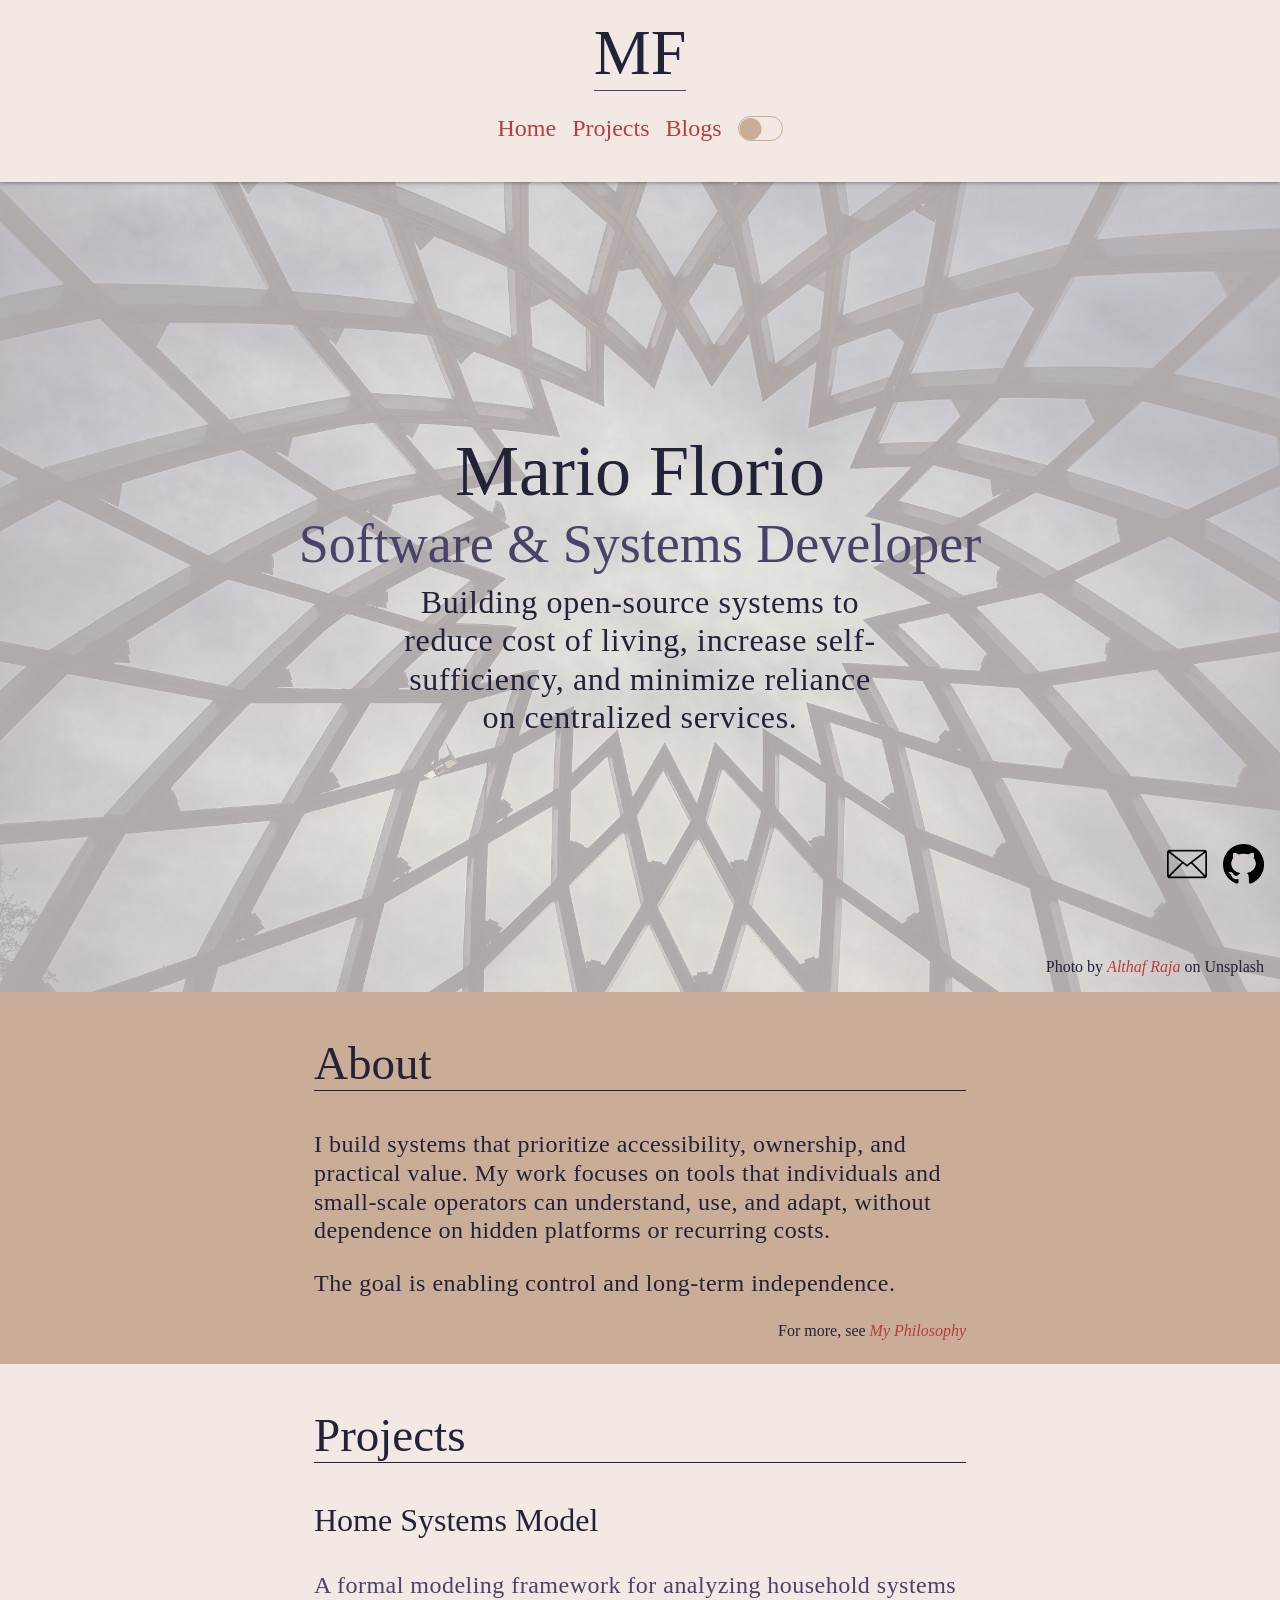
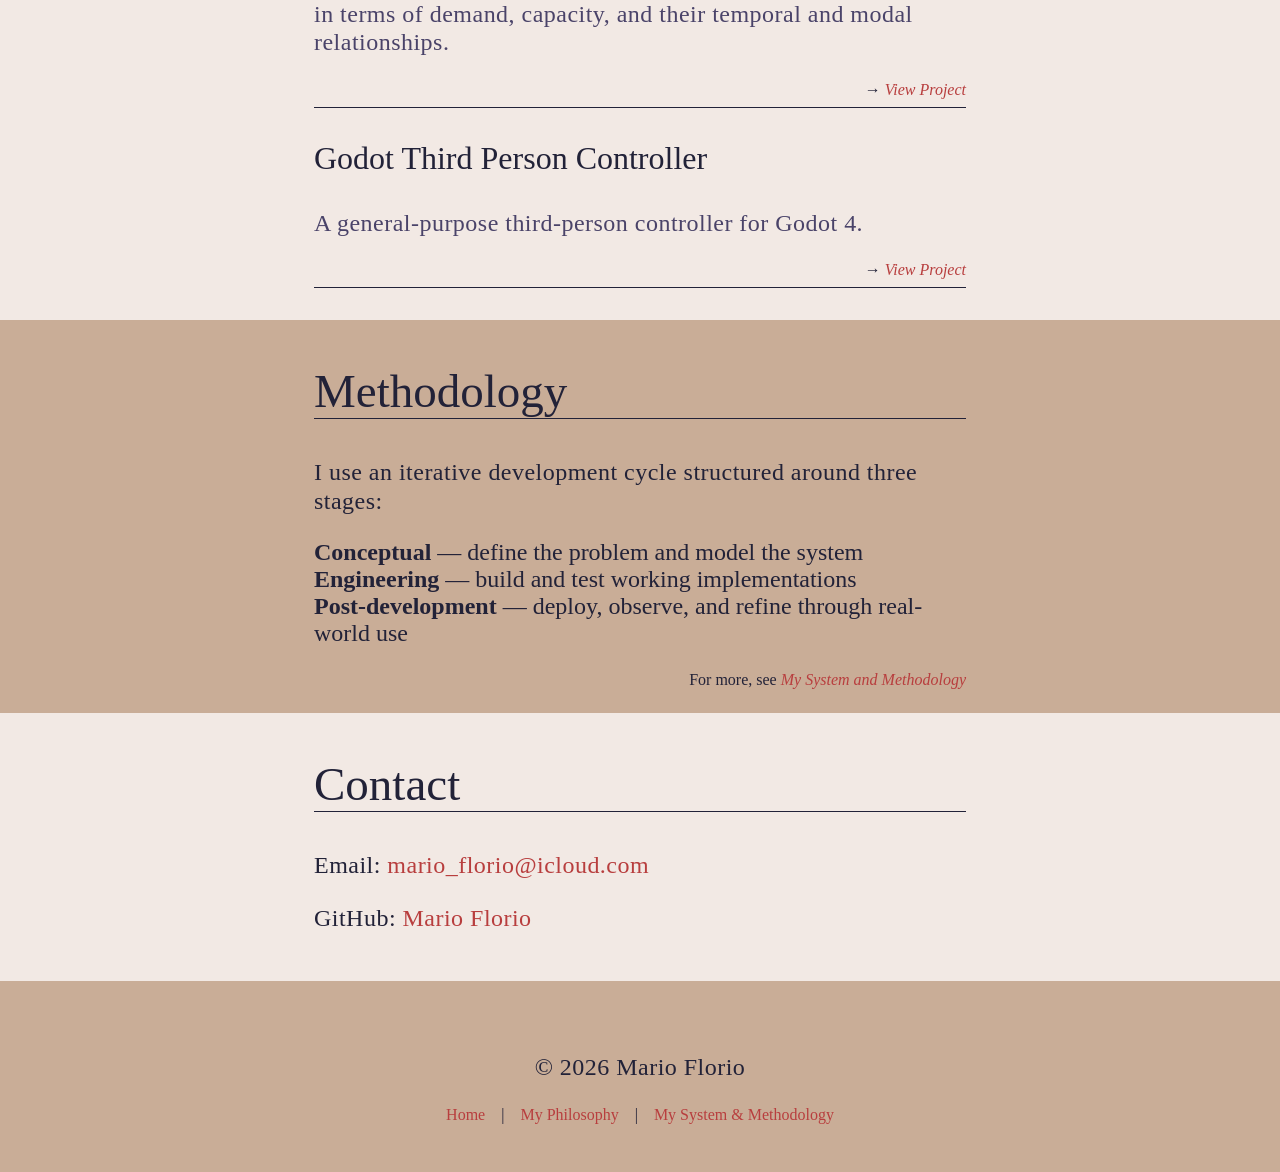
==== commit db333d18: "Refactor hero section copy content Change position / role title and wording for descriptive paragrap" ====
--- a/index.html
+++ b/index.html
@@ -35,8 +35,8 @@
         <header class="hero">
             <div class="mask">
                 <h1>Mario Florio</h1>
-                <h2>Practical Systems Builder</h2>
-                <p>Building open-source systems to reduce energy costs, increase self-sufficiency, and minimize reliance on centralized services.</p>
+                <h2>Software & Systems Developer</h2>
+                <p>Building open-source systems to reduce cost of living, increase self-sufficiency, and minimize reliance on centralized services.</p>
                 <div class="span-wrapper" id="photo-credit">
                     <span>Photo by <a href="https://unsplash.com/@thafraj" target="_blank" rel="noopener noreferrer">Althaf Raja</a> on Unsplash</span>
                 </div>
